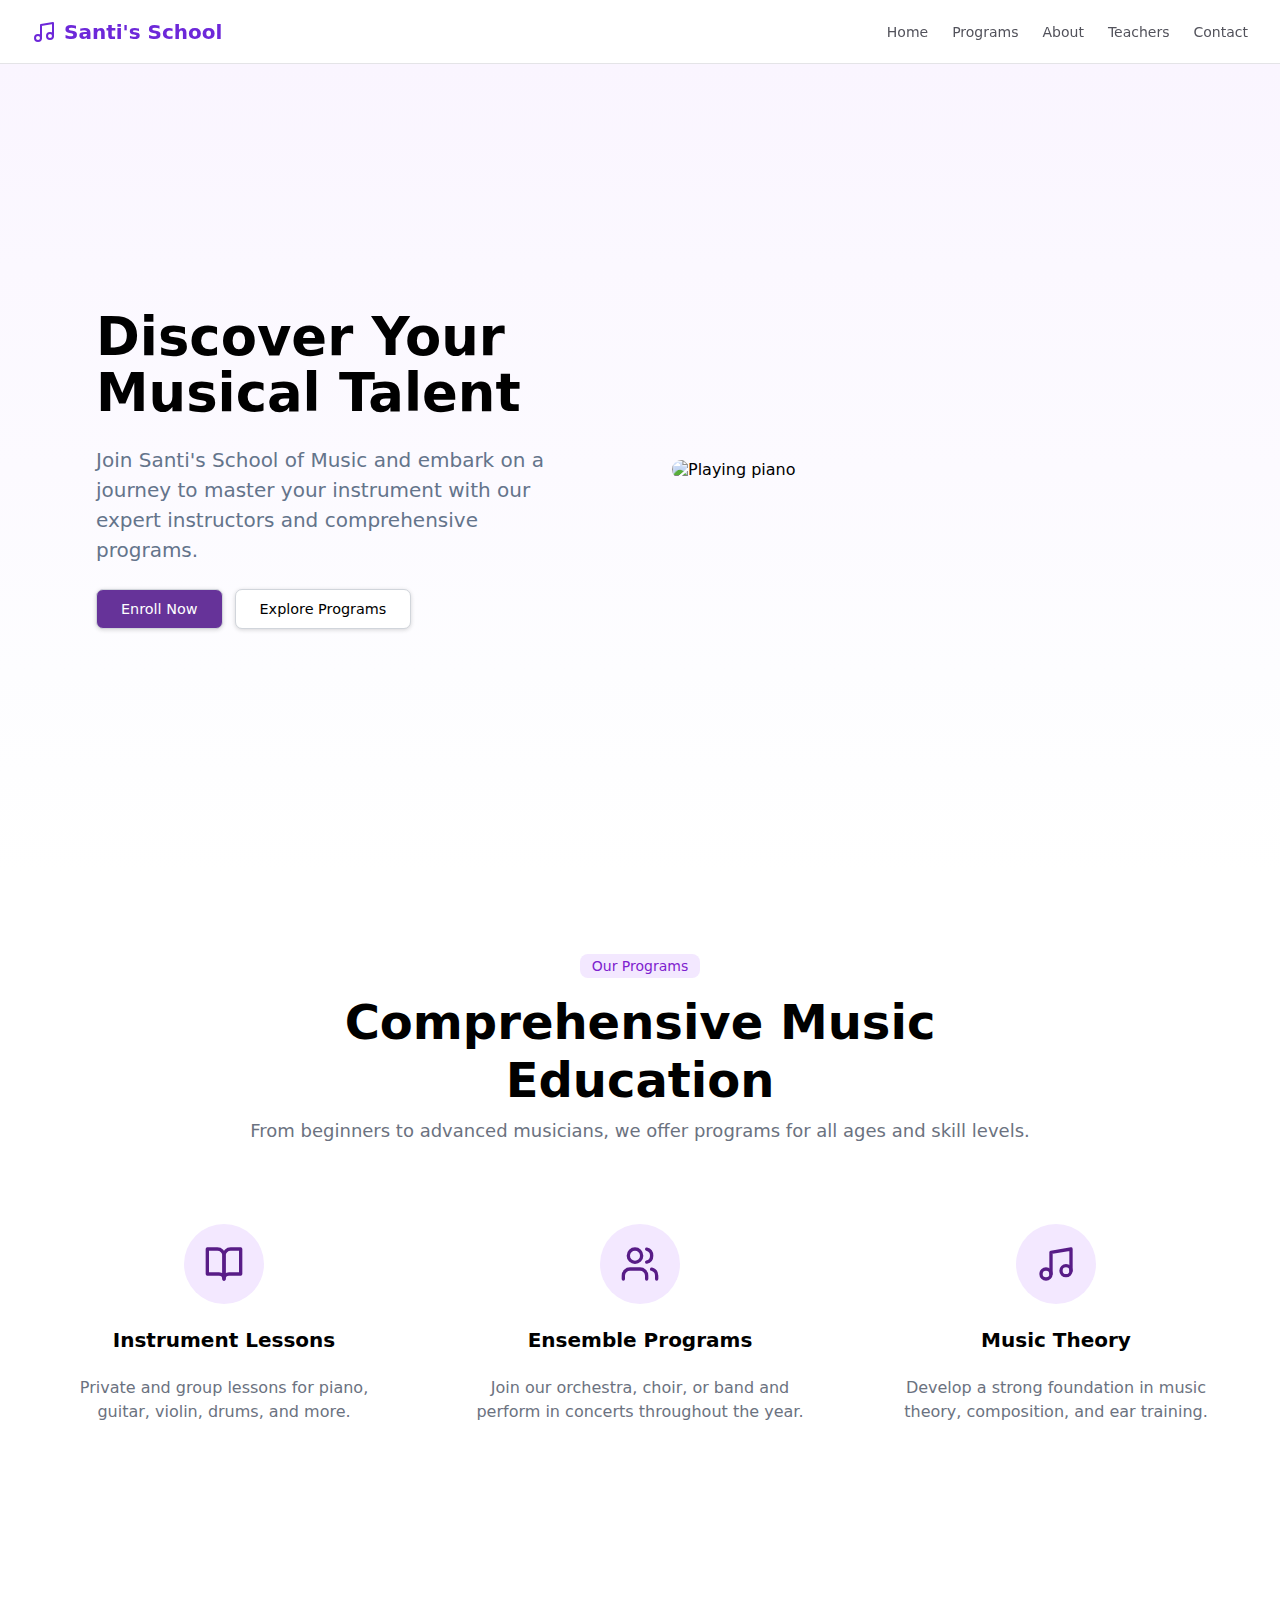
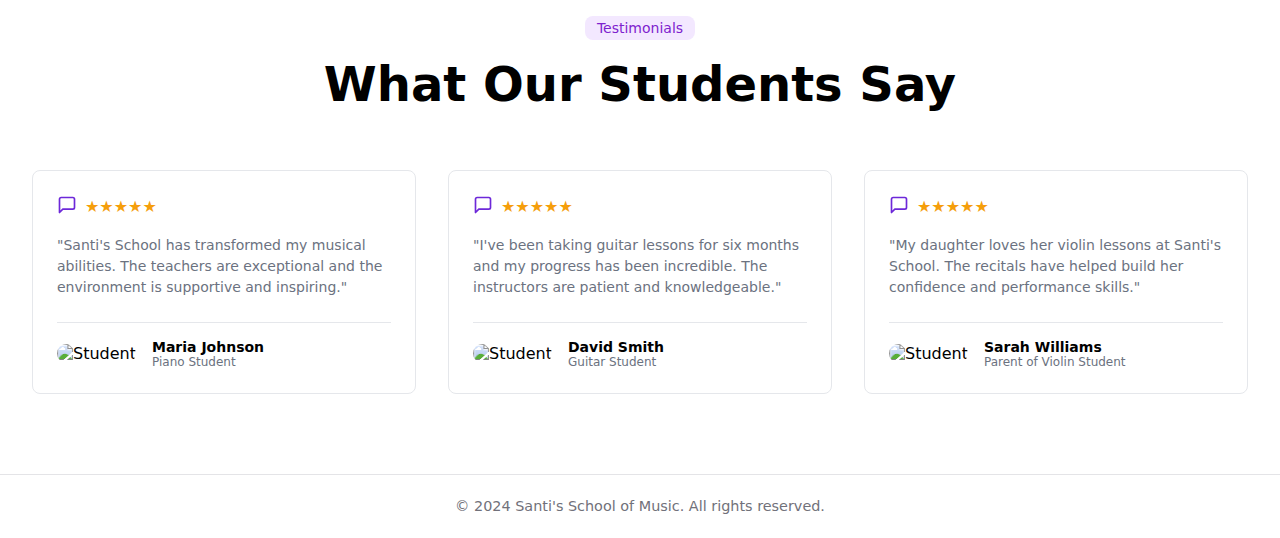
==== index.html @ e0aa218d "first commit" ====
<!DOCTYPE html>
<html lang="en">

<head>
    <meta charset="UTF-8" />
    <meta name="viewport" content="width=device-width, initial-scale=1.0" />
    <title>Escuela de música en linea</title>
    <link rel="preconnect" href="https://fonts.googleapis.com">
    <link rel="preconnect" href="https://fonts.gstatic.com" crossorigin>
    <link
        href="https://fonts.googleapis.com/css2?family=Playfair+Display:wght@400;700&family=Raleway:wght@400;500;600&display=swap"
        rel="stylesheet">
    <link rel="stylesheet" href="./styles.css">
</head>

<body>
    <header>
        <div class="container">
            <div class="logo">
                <svg xmlns="http://www.w3.org/2000/svg" width="24" height="24" viewBox="0 0 24 24" fill="none"
                    stroke="currentColor" stroke-width="2" stroke-linecap="round" stroke-linejoin="round"
                    class="music-icon">
                    <path d="M9 18V5l12-2v13"></path>
                    <circle cx="6" cy="18" r="3"></circle>
                    <circle cx="18" cy="16" r="3"></circle>
                </svg>
                <a href="#home">Santi's School</a>
            </div>
            <nav>
                <ul>
                    <li><a href="#home">Home</a></li>
                    <li><a href="#programs">Programs</a></li>
                    <li><a href="#about">About</a></li>
                    <li><a href="#teachers">Teachers</a></li>
                    <li><a href="#contact">Contact</a></li>
                </ul>
            </nav>
        </div>
    </header>

    <main class="main-container">
        <div class="container-left-card">
            <h1 class="main-title">Discover Your Musical Talent</h1>
            <p class="main-description">
                Join Santi's School of Music and embark on a journey to master your instrument with our expert
                instructors and comprehensive programs.
            </p>
            <div class="container-card-buttons">
                <button class="btn-primary">Enroll Now</button>
                <button class="btn-secondary">Explore Programs</button>
            </div>
        </div>
        <picture>
            <img src="https://images.pexels.com/photos/31232294/pexels-photo-31232294/free-photo-of-manos-tocando-el-piano-en-nairobi.jpeg?auto=compress&cs=tinysrgb&w=1260&h=750&dpr=1"
                alt="Playing piano">
        </picture>
    </main>

    <section>
        <div class="top-card">
            <div class="info-tip">
                Our Programs
            </div>
            <h2 class="main-title-section">Comprehensive Music Education</h2>
            <p class="card-description">From beginners to advanced musicians, we offer programs for all ages and skill
                levels.</p>
        </div>
        <div class="bottom-card">
            <div class="individual-card">
                <div class="ic-top">
                    <svg xmlns="http://www.w3.org/2000/svg" width="24" height="24" viewBox="0 0 24 24" fill="none"
                        stroke="currentColor" stroke-width="2" stroke-linecap="round" stroke-linejoin="round"
                        class="lucide lucide-book-open h-10 w-10 text-purple-900">
                        <path d="M2 3h6a4 4 0 0 1 4 4v14a3 3 0 0 0-3-3H2z"></path>
                        <path d="M22 3h-6a4 4 0 0 0-4 4v14a3 3 0 0 1 3-3h7z"></path>
                    </svg>
                </div>
                <h3>Instrument Lessons</h3>
                <p class="bc-description">Private and group lessons for piano, guitar, violin, drums, and more.</p>
            </div>
            <div class="individual-card">
                <div class="ic-top">
                    <svg xmlns="http://www.w3.org/2000/svg" width="24" height="24" viewBox="0 0 24 24" fill="none"
                        stroke="currentColor" stroke-width="2" stroke-linecap="round" stroke-linejoin="round"
                        class="lucide lucide-users h-10 w-10 text-purple-900">
                        <path d="M16 21v-2a4 4 0 0 0-4-4H6a4 4 0 0 0-4 4v2"></path>
                        <circle cx="9" cy="7" r="4"></circle>
                        <path d="M22 21v-2a4 4 0 0 0-3-3.87"></path>
                        <path d="M16 3.13a4 4 0 0 1 0 7.75"></path>
                    </svg>
                </div>
                <h3>Ensemble Programs</h3>
                <p class="bc-description">Join our orchestra, choir, or band and perform in concerts throughout the
                    year.</p>
            </div>
            <div class="individual-card">
                <div class="ic-top">
                    <svg xmlns="http://www.w3.org/2000/svg" width="24" height="24" viewBox="0 0 24 24" fill="none"
                        stroke="currentColor" stroke-width="2" stroke-linecap="round" stroke-linejoin="round"
                        class="lucide lucide-music h-10 w-10 text-purple-900">
                        <path d="M9 18V5l12-2v13"></path>
                        <circle cx="6" cy="18" r="3"></circle>
                        <circle cx="18" cy="16" r="3"></circle>
                    </svg>
                </div>
                <h3>Music Theory</h3>
                <p class="bc-description">Develop a strong foundation in music theory, composition, and ear training.
                </p>
            </div>
        </div>
    </section>

    <section class="testimonials-section">
        <div class="testimonials-header">
            <div class="info-tip">
                Testimonials
            </div>
            <h2 class="main-title-section">What Our Students Say</h2>
        </div>
        <div class="testimonials-container">
            <!-- Testimonial 1 -->
            <div class="testimonial-card">
                <div class="testimonial-header">
                    <div class="testimonial-icon">
                        <svg xmlns="http://www.w3.org/2000/svg" width="24" height="24" viewBox="0 0 24 24" fill="none"
                            stroke="currentColor" stroke-width="2" stroke-linecap="round" stroke-linejoin="round"
                            class="message-icon">
                            <path d="M21 15a2 2 0 0 1-2 2H7l-4 4V5a2 2 0 0 1 2-2h14a2 2 0 0 1 2 2z"></path>
                        </svg>
                    </div>
                    <div class="rating">
                        <span>★</span>
                        <span>★</span>
                        <span>★</span>
                        <span>★</span>
                        <span>★</span>
                    </div>
                </div>
                <p class="testimonial-text">
                    "Santi's School has transformed my musical abilities. The teachers are exceptional and the
                    environment is supportive and inspiring."
                </p>
                <div class="student-info">
                    <div class="student-image">
                        <img src="https://randomuser.me/api/portraits/women/45.jpg" alt="Student">
                    </div>
                    <div class="student-details">
                        <h4>Maria Johnson</h4>
                        <p>Piano Student</p>
                    </div>
                </div>
            </div>

            <!-- Testimonial 2 -->
            <div class="testimonial-card">
                <div class="testimonial-header">
                    <div class="testimonial-icon">
                        <svg xmlns="http://www.w3.org/2000/svg" width="24" height="24" viewBox="0 0 24 24" fill="none"
                            stroke="currentColor" stroke-width="2" stroke-linecap="round" stroke-linejoin="round"
                            class="message-icon">
                            <path d="M21 15a2 2 0 0 1-2 2H7l-4 4V5a2 2 0 0 1 2-2h14a2 2 0 0 1 2 2z"></path>
                        </svg>
                    </div>
                    <div class="rating">
                        <span>★</span>
                        <span>★</span>
                        <span>★</span>
                        <span>★</span>
                        <span>★</span>
                    </div>
                </div>
                <p class="testimonial-text">
                    "I've been taking guitar lessons for six months and my progress has been incredible. The instructors
                    are patient and knowledgeable."
                </p>
                <div class="student-info">
                    <div class="student-image">
                        <img src="https://randomuser.me/api/portraits/men/32.jpg" alt="Student">
                    </div>
                    <div class="student-details">
                        <h4>David Smith</h4>
                        <p>Guitar Student</p>
                    </div>
                </div>
            </div>

            <!-- Testimonial 3 -->
            <div class="testimonial-card">
                <div class="testimonial-header">
                    <div class="testimonial-icon">
                        <svg xmlns="http://www.w3.org/2000/svg" width="24" height="24" viewBox="0 0 24 24" fill="none"
                            stroke="currentColor" stroke-width="2" stroke-linecap="round" stroke-linejoin="round"
                            class="message-icon">
                            <path d="M21 15a2 2 0 0 1-2 2H7l-4 4V5a2 2 0 0 1 2-2h14a2 2 0 0 1 2 2z"></path>
                        </svg>
                    </div>
                    <div class="rating">
                        <span>★</span>
                        <span>★</span>
                        <span>★</span>
                        <span>★</span>
                        <span>★</span>
                    </div>
                </div>
                <p class="testimonial-text">
                    "My daughter loves her violin lessons at Santi's School. The recitals have helped build her
                    confidence and performance skills."
                </p>
                <div class="student-info">
                    <div class="student-image">
                        <img src="https://randomuser.me/api/portraits/women/68.jpg" alt="Student">
                    </div>
                    <div class="student-details">
                        <h4>Sarah Williams</h4>
                        <p>Parent of Violin Student</p>
                    </div>
                </div>
            </div>
        </div>
    </section>

    <footer>
        <p>© 2024 Santi's School of Music. All rights reserved.</p>
    </footer>
</body>

</html>
---- styles.css ----
* {
    margin: 0;
    padding: 0;
    box-sizing: border-box;
    font-family: system-ui, -apple-system, BlinkMacSystemFont, "Segoe UI", Roboto, "Helvetica Neue", Arial, sans-serif;
}

header {
    position: sticky;
    top: 0;
    z-index: 50;
    width: 100%;
    height: 4rem;
    background-color: rgba(255, 255, 255, 0.95);
    border-bottom: 1px solid #e4e4e7;
    backdrop-filter: blur(8px);
    -webkit-backdrop-filter: blur(8px);
}

.container {
    max-width: 1400px;
    height: 100%;
    margin: 0 auto;
    padding: 0 2rem;
    display: flex;
    justify-content: space-between;
    align-items: center;
}

.logo {
    display: flex;
    align-items: center;
    gap: 0.5rem;
    font-size: 1.25rem;
    font-weight: 700;
}

.logo a {
    color: #6D28D9;
    text-decoration: none;
}

.music-icon {
    width: 1.5rem;
    height: 1.5rem;
    color: #6D28D9;
}

header nav ul {
    display: flex;
    gap: 1rem;
    list-style: none;
}

@media (min-width: 640px) {
    header nav ul {
        gap: 1.5rem;
    }
}

header nav ul li a {
    text-decoration: none;
    color: #52525b;
    font-size: 0.875rem;
    font-weight: 500;
    transition: all 0.2s ease;
    padding-bottom: 0.25rem;
}

header nav ul li a:hover {
    color: #000;
    text-decoration: underline;
    text-underline-offset: 4px;
}

@media (max-width: 640px) {
    .container {
        padding: 0 1rem;
    }

    .logo {
        font-size: 1.1rem;
    }

    header nav ul {
        gap: 0.75rem;
    }

    header nav ul li a {
        font-size: 0.75rem;
    }
}

/* Sección principal (Hero) */
.main-container {
    display: flex;
    justify-content: center;
    align-items: center;
    min-height: 90vh;
    padding: 4rem 2rem;
    background-image: linear-gradient(to bottom, #faf5ff, #fbf8ff, #fcfaff, #fdfdff, #ffffff);
    gap: 2rem;
    flex-direction: column;
    /* Por defecto en móvil, apilamos verticalmente */
}

/* Contenedor izquierdo con texto */
.container-left-card {
    display: flex;
    flex-direction: column;
    gap: 1.5rem;
    max-width: 100%;
    text-align: center;
    /* Centrado en móvil */
}

/* Título principal */
.main-title {
    font-size: 2rem;
    /* Tamaño más pequeño para móvil */
    line-height: 1.2;
    font-weight: 700;
}

/* Descripción */
.main-description {
    color: #64748b;
    /* lightslategray más preciso en hex */
    font-size: 1rem;
    /* Tamaño más pequeño para móvil */
    line-height: 1.5;
    max-width: 100%;
}

/* Contenedor de imagen */
picture {
    width: 100%;
    display: flex;
    justify-content: center;
}

/* Imagen */
picture img {
    width: 100%;
    max-width: 500px;
    /* Limitar tamaño en móvil */
    height: auto;
    border-radius: 10px;
    object-fit: cover;
}

/* Contenedor de botones */
.container-card-buttons {
    display: flex;
    gap: 0.75rem;
    justify-content: center;
    /* Centrado en móvil */
    flex-wrap: wrap;
    /* Permite que los botones se envuelvan si es necesario */
}

/* Estilos de botones */
.btn-primary,
.btn-secondary {
    height: 2.5rem;
    padding: 0 1.5rem;
    border-radius: 7px;
    outline: none;
    border: 1px solid #d1d5db;
    /* lightgray más preciso */
    font-size: 0.9rem;
    font-weight: 500;
    cursor: pointer;
    box-shadow: rgba(0, 0, 0, 0.16) 0px 1px 4px;
    min-width: 120px;
    /* Asegura que los botones tengan un ancho mínimo */
}

.btn-primary {
    background-color: #663399;
    color: #fff;
}

.btn-primary:hover {
    background-color: rgba(102, 51, 153, 0.9);
}

.btn-secondary {
    background-color: #fff;
}

.btn-secondary:hover {
    background-color: rgba(243, 244, 246, 0.9);
}

/* Media queries para tablets */
@media (min-width: 768px) {
    .main-container {
        padding: 5rem 3rem;
    }

    .main-title {
        font-size: 2.5rem;
    }

    .main-description {
        font-size: 1.125rem;
    }

    picture img {
        max-width: 600px;
    }
}

/* Media queries para pantallas medianas */
@media (min-width: 1024px) {
    .main-container {
        flex-direction: row;
        /* Cambia a horizontal en pantallas más grandes */
        justify-content: space-between;
        padding: 0 4rem;
    }

    .container-left-card {
        text-align: left;
        /* Alineación a la izquierda en desktop */
        max-width: 50%;
    }

    .main-title {
        font-size: 3rem;
        line-height: 1.2;
    }

    .main-description {
        font-size: 1.25rem;
        width: 90%;
    }

    .container-card-buttons {
        justify-content: flex-start;
        /* Alineación a la izquierda en desktop */
    }

    picture {
        width: 50%;
    }

    picture img {
        width: 100%;
        max-width: 600px;
    }
}

/* Media queries para pantallas grandes */
@media (min-width: 1280px) {
    .main-container {
        padding: 0 6rem;
    }

    .main-title {
        font-size: 3.3rem;
        line-height: 3.5rem;
    }

    picture img {
        max-width: 37rem;
    }
}

section {
    width: 100%;
    padding: 5rem 1rem;
    background-color: white;
    display: flex;
    flex-direction: column;
    align-items: center;
    min-height: auto;
}

.top-card {
    max-width: 900px;
    text-align: center;
    margin-bottom: 3rem;
    padding: 0 1rem;
}

.info-tip {
    display: inline-block;
    background-color: #F3E8FF;
    color: #7E22CE;
    font-size: 0.875rem;
    font-weight: 500;
    padding: 0.25rem 0.75rem;
    border-radius: 0.5rem;
    margin-bottom: 0.5rem;
}

.main-title-section {
    font-size: 2.25rem;
    font-weight: 700;
    line-height: 1.2;
    margin: 0.5rem 0;
}

.card-description {
    color: #6B7280;
    font-size: 1rem;
    line-height: 1.5;
    max-width: 900px;
    margin: 0 auto;
}

.bottom-card {
    display: grid;
    grid-template-columns: 1fr;
    gap: 2rem;
    max-width: 1280px;
    width: 100%;
    padding: 2rem 1rem;
}

.individual-card {
    display: flex;
    flex-direction: column;
    align-items: center;
    text-align: center;
    gap: 1rem;
}

.ic-top {
    display: flex;
    align-items: center;
    justify-content: center;
    width: 5rem;
    height: 5rem;
    background-color: #F3E8FF;
    border-radius: 9999px;
    margin-bottom: 0.5rem;
}

.ic-top svg {
    width: 2.5rem;
    height: 2.5rem;
    color: #581C87;
}

.individual-card h3 {
    font-size: 1.25rem;
    font-weight: 700;
    margin-bottom: 0.5rem;
}

.bc-description {
    color: #6B7280;
    font-size: 0.875rem;
    line-height: 1.5;
    max-width: 90%;
    margin: 0 auto;
}

/* Sección de Testimonios */
.testimonials-section {
    width: 100%;
    padding: 5rem 1rem;
    background-color: white;
    display: flex;
    flex-direction: column;
    align-items: center;
}

/* Encabezado de testimonios */
.testimonials-header {
    max-width: 900px;
    text-align: center;
    margin-bottom: 3rem;
    padding: 0 1rem;
}

/* Contenedor de tarjetas de testimonios */
.testimonials-container {
    display: grid;
    grid-template-columns: 1fr;
    gap: 2rem;
    max-width: 1280px;
    width: 100%;
    padding: 0 1rem;
}

@media (min-width: 768px) {
    .testimonials-container {
        grid-template-columns: repeat(2, 1fr);
    }
}

@media (min-width: 1024px) {
    .testimonials-container {
        grid-template-columns: repeat(3, 1fr);
    }
}

/* Tarjeta de testimonio individual */
.testimonial-card {
    display: flex;
    flex-direction: column;
    padding: 1.5rem;
    border: 1px solid #e5e7eb;
    border-radius: 0.5rem;
    background-color: white;
}

/* Encabezado de la tarjeta de testimonio */
.testimonial-header {
    display: flex;
    align-items: center;
    gap: 0.5rem;
    margin-bottom: 1rem;
}

.testimonial-icon {
    color: #6D28D9;
}

.message-icon {
    width: 1.25rem;
    height: 1.25rem;
}

/* Estrellas de calificación */
.rating {
    display: flex;
    color: #F59E0B;
    /* Color amarillo para las estrellas */
}

/* Texto del testimonio */
.testimonial-text {
    color: #6B7280;
    font-size: 0.875rem;
    line-height: 1.5;
    margin-bottom: 1.5rem;
    flex-grow: 1;
}

/* Información del estudiante */
.student-info {
    display: flex;
    align-items: center;
    gap: 1rem;
    padding-top: 1rem;
    border-top: 1px solid #e5e7eb;
}

.student-image img {
    width: 2.5rem;
    height: 2.5rem;
    border-radius: 9999px;
    object-fit: cover;
}

.student-details h4 {
    font-size: 0.875rem;
    font-weight: 600;
    margin: 0;
}

.student-details p {
    font-size: 0.75rem;
    color: #6B7280;
    margin: 0;
}

footer {
    width: 100%;
    height: 4rem;
    display: flex;
    font-size: .9rem;
    justify-content: center;
    align-items: center;
    color: #71717A;
    border-top: 1px solid #e4e4e7;
}

@media (min-width: 768px) {
    .bc-description {
        font-size: 1rem;
    }

    .card-description {
        font-size: 1.125rem;
    }

    .bottom-card {
        grid-template-columns: repeat(3, 1fr);
    }
}

@media (min-width: 640px) {
    .main-title-section {
        font-size: 3rem;
    }
}
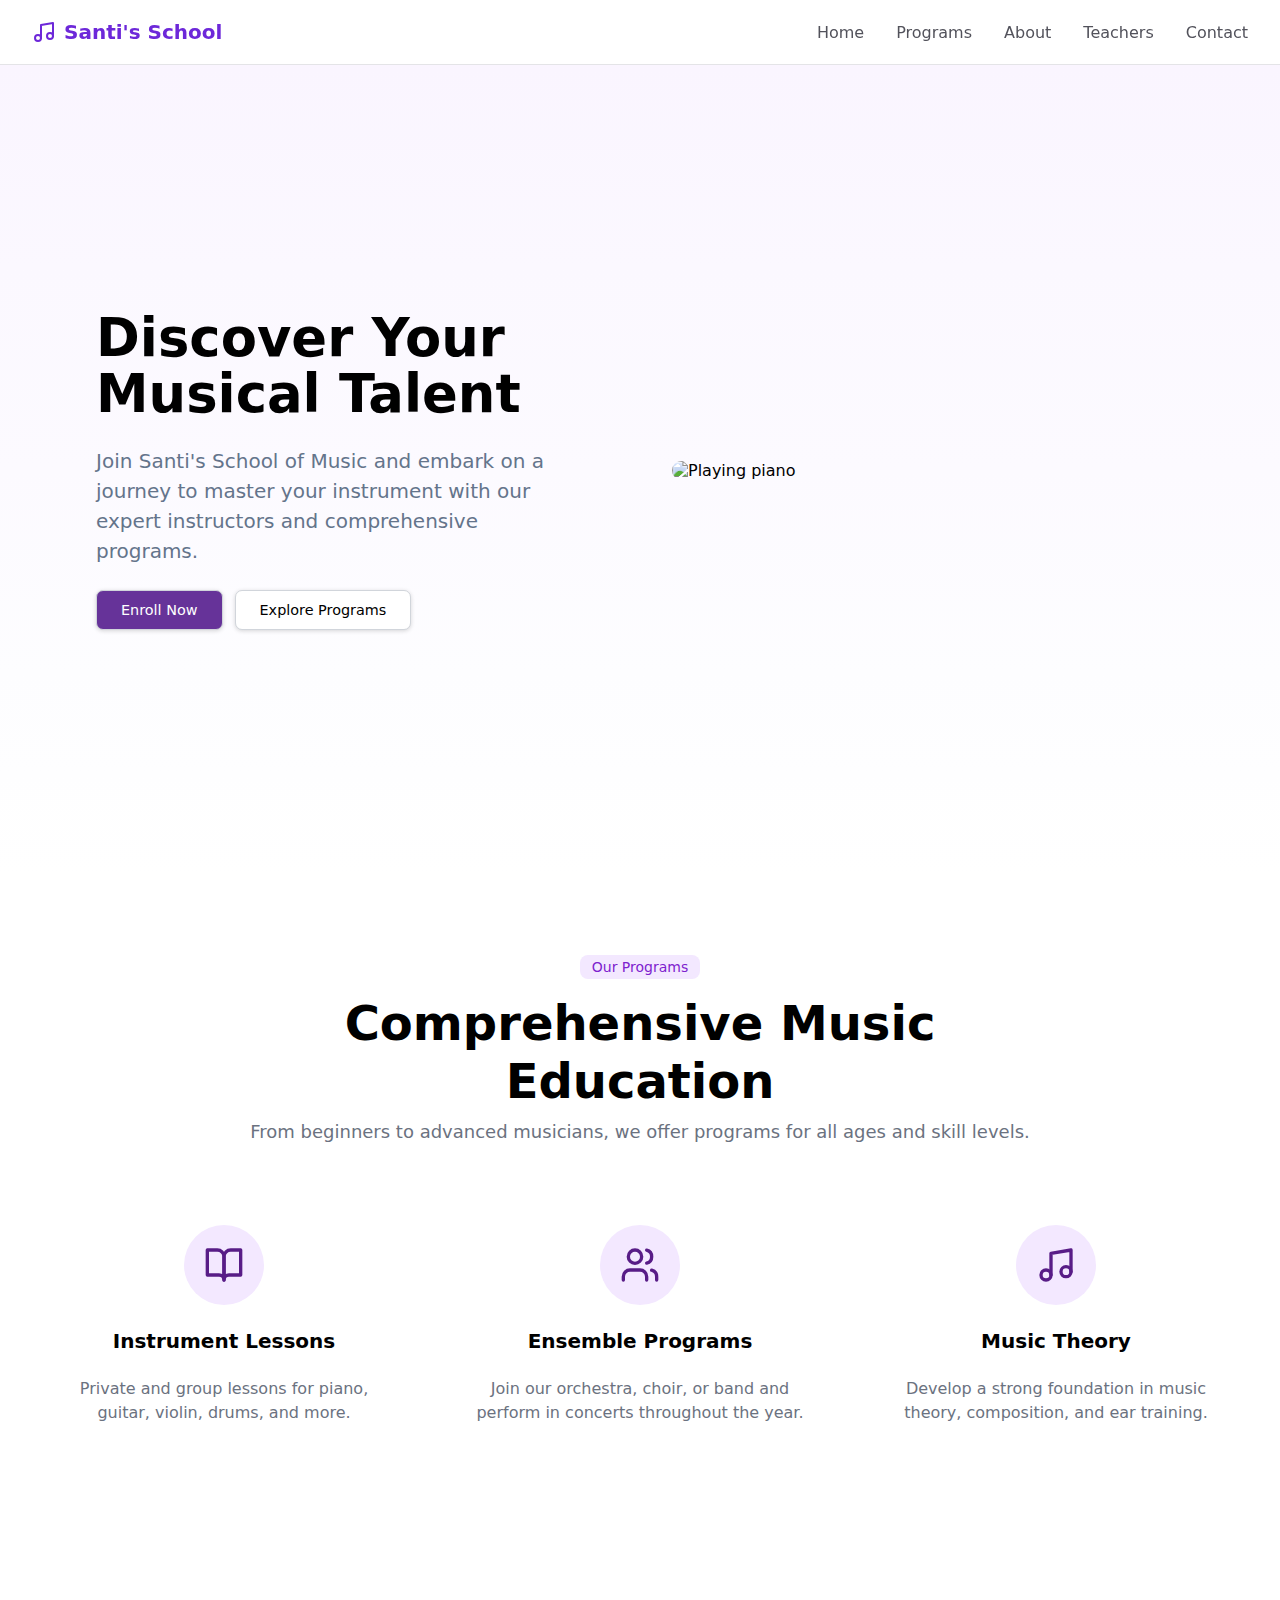
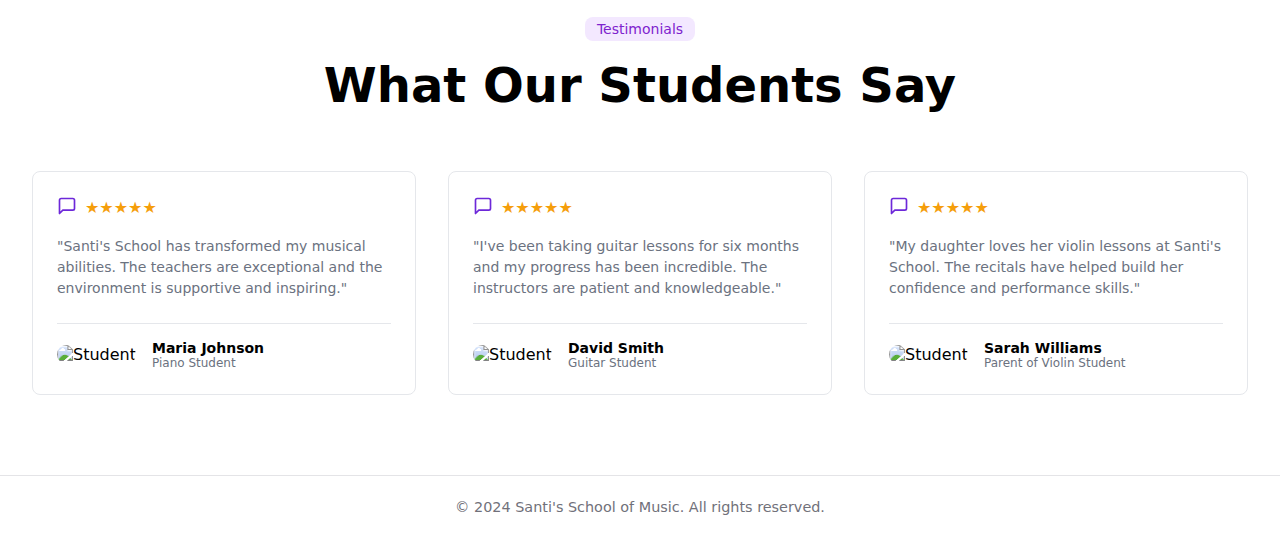
==== commit 0d151b1c: "feat: :sparkles: Add mobile menu button" ====
--- a/index.html
+++ b/index.html
@@ -26,7 +26,17 @@
                 </svg>
                 <a href="#home">Santi's School</a>
             </div>
-            <nav>
+
+            <button class="mobile-menu-button">
+                <svg xmlns="http://www.w3.org/2000/svg" width="24" height="24" viewBox="0 0 24 24" fill="none"
+                    stroke="currentColor" stroke-width="2" stroke-linecap="round" stroke-linejoin="round">
+                    <line x1="3" y1="12" x2="21" y2="12"></line>
+                    <line x1="3" y1="6" x2="21" y2="6"></line>
+                    <line x1="3" y1="18" x2="21" y2="18"></line>
+                </svg>
+            </button>
+
+            <nav class="desktop-nav">
                 <ul>
                     <li><a href="#home">Home</a></li>
                     <li><a href="#programs">Programs</a></li>
@@ -35,6 +45,16 @@
                     <li><a href="#contact">Contact</a></li>
                 </ul>
             </nav>
+        </div>
+
+        <div class="mobile-nav">
+            <ul>
+                <li><a href="#home">Home</a></li>
+                <li><a href="#programs">Programs</a></li>
+                <li><a href="#about">About</a></li>
+                <li><a href="#teachers">Teachers</a></li>
+                <li><a href="#contact">Contact</a></li>
+            </ul>
         </div>
     </header>
 
@@ -222,6 +242,8 @@
     <footer>
         <p>© 2024 Santi's School of Music. All rights reserved.</p>
     </footer>
+
+    <script src="./index.js"></script>
 </body>
 
 </html>--- a/styles.css
+++ b/styles.css
@@ -10,18 +10,21 @@
     top: 0;
     z-index: 50;
     width: 100%;
-    height: 4rem;
     background-color: rgba(255, 255, 255, 0.95);
     border-bottom: 1px solid #e4e4e7;
     backdrop-filter: blur(8px);
     -webkit-backdrop-filter: blur(8px);
 }
 
+body.no-scroll {
+    overflow: hidden;
+}
+
 .container {
     max-width: 1400px;
-    height: 100%;
+    height: 4rem;
     margin: 0 auto;
-    padding: 0 2rem;
+    padding: 0 1.5rem;
     display: flex;
     justify-content: space-between;
     align-items: center;
@@ -33,6 +36,7 @@
     gap: 0.5rem;
     font-size: 1.25rem;
     font-weight: 700;
+    z-index: 60;
 }
 
 .logo a {
@@ -46,52 +50,108 @@
     color: #6D28D9;
 }
 
-header nav ul {
-    display: flex;
-    gap: 1rem;
+.mobile-menu-button {
+    display: block;
+    background: none;
+    border: none;
+    cursor: pointer;
+    padding: 0.5rem;
+    z-index: 60;
+}
+
+.mobile-menu-button svg {
+    width: 1.5rem;
+    height: 1.5rem;
+    color: #6D28D9;
+}
+
+.desktop-nav {
+    display: none;
+}
+
+.mobile-nav {
+    display: none;
+    position: fixed;
+    top: 0;
+    left: 0;
+    width: 100%;
+    height: 100vh;
+    background-color: white;
+    z-index: 50;
+    padding-top: 5rem;
+}
+
+.mobile-nav.active {
+    display: block;
+}
+
+.mobile-nav ul {
+    display: flex;
+    flex-direction: column;
+    gap: 1.5rem;
     list-style: none;
-}
-
-@media (min-width: 640px) {
-    header nav ul {
-        gap: 1.5rem;
-    }
-}
-
-header nav ul li a {
+    padding: 0 2rem;
+}
+
+.mobile-nav ul li a {
+    display: block;
     text-decoration: none;
     color: #52525b;
-    font-size: 0.875rem;
+    font-size: 1.25rem;
     font-weight: 500;
+    padding: 0.5rem 0;
     transition: all 0.2s ease;
-    padding-bottom: 0.25rem;
-}
-
-header nav ul li a:hover {
-    color: #000;
-    text-decoration: underline;
-    text-underline-offset: 4px;
-}
-
-@media (max-width: 640px) {
+}
+
+.mobile-nav ul li a:hover {
+    color: #6D28D9;
+}
+
+@media (min-width: 768px) {
     .container {
-        padding: 0 1rem;
-    }
-
-    .logo {
-        font-size: 1.1rem;
-    }
-
-    header nav ul {
-        gap: 0.75rem;
-    }
-
-    header nav ul li a {
-        font-size: 0.75rem;
-    }
-}
-
-/* Sección principal (Hero) */
+        padding: 0 2rem;
+    }
+
+    .mobile-menu-button {
+        display: none;
+    }
+
+    .desktop-nav {
+        display: block;
+    }
+
+    .desktop-nav ul {
+        display: flex;
+        gap: 1.5rem;
+        list-style: none;
+    }
+
+    .desktop-nav ul li a {
+        text-decoration: none;
+        color: #52525b;
+        font-size: 0.875rem;
+        font-weight: 500;
+        transition: all 0.2s ease;
+        padding-bottom: 0.25rem;
+    }
+
+    .desktop-nav ul li a:hover {
+        color: #000;
+        text-decoration: underline;
+        text-underline-offset: 4px;
+    }
+}
+
+@media (min-width: 1024px) {
+    .desktop-nav ul {
+        gap: 2rem;
+    }
+
+    .desktop-nav ul li a {
+        font-size: 1rem;
+    }
+}
+
 .main-container {
     display: flex;
     justify-content: center;
@@ -101,23 +161,18 @@
     background-image: linear-gradient(to bottom, #faf5ff, #fbf8ff, #fcfaff, #fdfdff, #ffffff);
     gap: 2rem;
     flex-direction: column;
-    /* Por defecto en móvil, apilamos verticalmente */
-}
-
-/* Contenedor izquierdo con texto */
+}
+
 .container-left-card {
     display: flex;
     flex-direction: column;
     gap: 1.5rem;
     max-width: 100%;
     text-align: center;
-    /* Centrado en móvil */
-}
-
-/* Título principal */
+}
+
 .main-title {
     font-size: 2rem;
-    /* Tamaño más pequeño para móvil */
     line-height: 1.2;
     font-weight: 700;
 }
@@ -125,41 +180,32 @@
 /* Descripción */
 .main-description {
     color: #64748b;
-    /* lightslategray más preciso en hex */
     font-size: 1rem;
-    /* Tamaño más pequeño para móvil */
     line-height: 1.5;
     max-width: 100%;
 }
 
-/* Contenedor de imagen */
 picture {
     width: 100%;
     display: flex;
     justify-content: center;
 }
 
-/* Imagen */
 picture img {
     width: 100%;
     max-width: 500px;
-    /* Limitar tamaño en móvil */
     height: auto;
     border-radius: 10px;
     object-fit: cover;
 }
 
-/* Contenedor de botones */
 .container-card-buttons {
     display: flex;
     gap: 0.75rem;
     justify-content: center;
-    /* Centrado en móvil */
     flex-wrap: wrap;
-    /* Permite que los botones se envuelvan si es necesario */
-}
-
-/* Estilos de botones */
+}
+
 .btn-primary,
 .btn-secondary {
     height: 2.5rem;
@@ -167,13 +213,11 @@
     border-radius: 7px;
     outline: none;
     border: 1px solid #d1d5db;
-    /* lightgray más preciso */
     font-size: 0.9rem;
     font-weight: 500;
     cursor: pointer;
     box-shadow: rgba(0, 0, 0, 0.16) 0px 1px 4px;
     min-width: 120px;
-    /* Asegura que los botones tengan un ancho mínimo */
 }
 
 .btn-primary {
@@ -193,7 +237,6 @@
     background-color: rgba(243, 244, 246, 0.9);
 }
 
-/* Media queries para tablets */
 @media (min-width: 768px) {
     .main-container {
         padding: 5rem 3rem;
@@ -212,18 +255,15 @@
     }
 }
 
-/* Media queries para pantallas medianas */
 @media (min-width: 1024px) {
     .main-container {
         flex-direction: row;
-        /* Cambia a horizontal en pantallas más grandes */
         justify-content: space-between;
         padding: 0 4rem;
     }
 
     .container-left-card {
         text-align: left;
-        /* Alineación a la izquierda en desktop */
         max-width: 50%;
     }
 
@@ -239,7 +279,6 @@
 
     .container-card-buttons {
         justify-content: flex-start;
-        /* Alineación a la izquierda en desktop */
     }
 
     picture {
@@ -252,7 +291,6 @@
     }
 }
 
-/* Media queries para pantallas grandes */
 @media (min-width: 1280px) {
     .main-container {
         padding: 0 6rem;
@@ -359,7 +397,6 @@
     margin: 0 auto;
 }
 
-/* Sección de Testimonios */
 .testimonials-section {
     width: 100%;
     padding: 5rem 1rem;
@@ -369,7 +406,6 @@
     align-items: center;
 }
 
-/* Encabezado de testimonios */
 .testimonials-header {
     max-width: 900px;
     text-align: center;
@@ -377,7 +413,6 @@
     padding: 0 1rem;
 }
 
-/* Contenedor de tarjetas de testimonios */
 .testimonials-container {
     display: grid;
     grid-template-columns: 1fr;
@@ -399,7 +434,6 @@
     }
 }
 
-/* Tarjeta de testimonio individual */
 .testimonial-card {
     display: flex;
     flex-direction: column;
@@ -409,7 +443,6 @@
     background-color: white;
 }
 
-/* Encabezado de la tarjeta de testimonio */
 .testimonial-header {
     display: flex;
     align-items: center;
@@ -426,14 +459,11 @@
     height: 1.25rem;
 }
 
-/* Estrellas de calificación */
 .rating {
     display: flex;
     color: #F59E0B;
-    /* Color amarillo para las estrellas */
-}
-
-/* Texto del testimonio */
+}
+
 .testimonial-text {
     color: #6B7280;
     font-size: 0.875rem;
@@ -442,7 +472,6 @@
     flex-grow: 1;
 }
 
-/* Información del estudiante */
 .student-info {
     display: flex;
     align-items: center;
